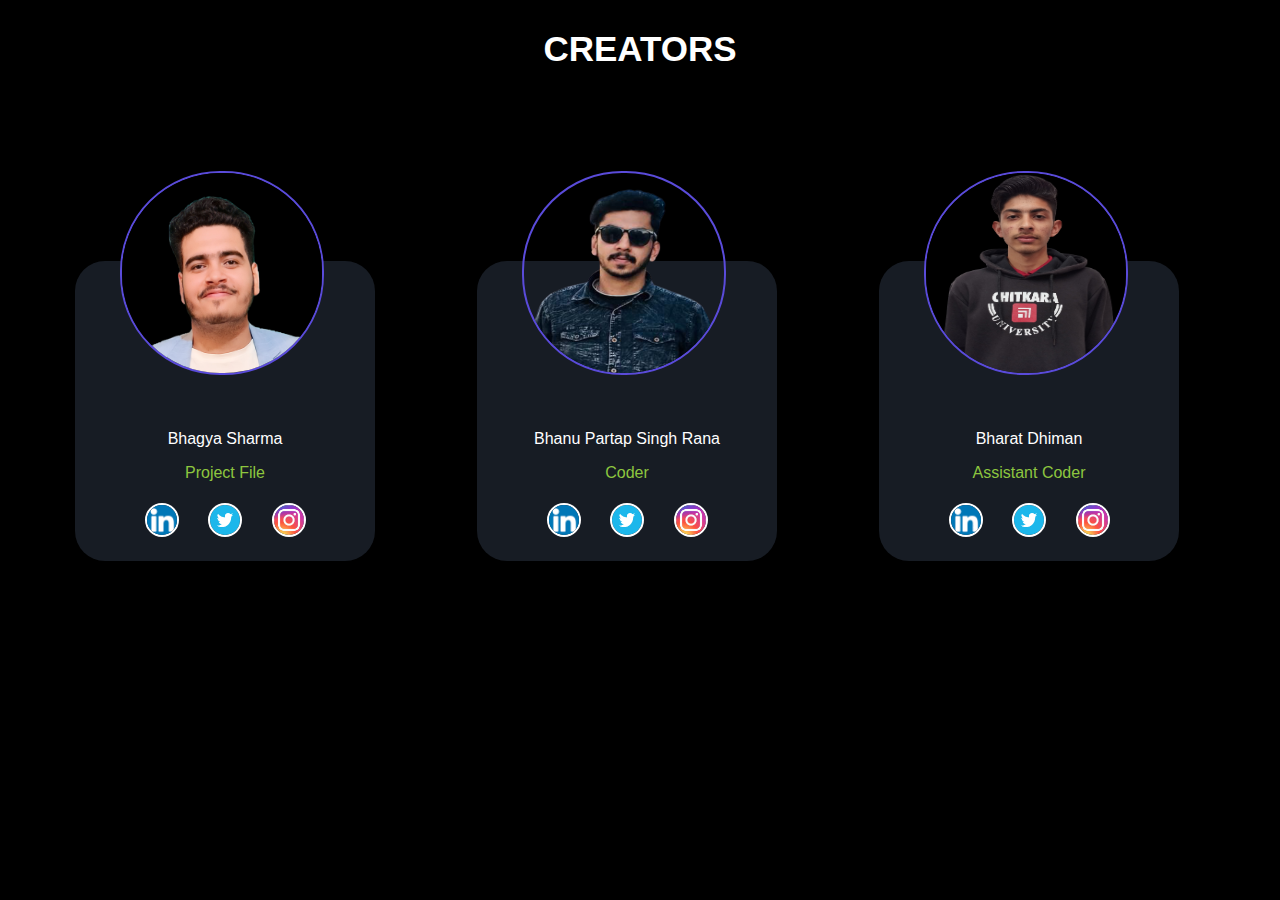
==== about.html @ 7373fb52 "project Files" ====
<!DOCTYPE html>
<html lang="en">
<head>
    <meta charset="UTF-8">
    <meta http-equiv="X-UA-Compatible" content="IE=edge">
    <meta name="viewport" content="width=device-width, initial-scale=1.0">
    <title>About</title>
    <link rel="stylesheet" href="about.css">
    <link rel="shortcut icon" href="images\apple-touch-icon.png" type="image/x-icon">
</head>
<body>
    <h2>CREATORS</h2>
   
    

    <table>
        <tr>
            <td>
                <div class="Bhagya">
                    <img src="images\bhagya.png" height="200px" width="200px" alt="Bhagya Sharma">
                    <a href=""><p>Bhagya Sharma</p></a>
                    <p id="profession">Project File</p>
                    <img class="handles" src="[data-uri]" alt="Linkedin">
                    <img class="handles" src="[data-uri]" alt="twitter">
                    <img class="handles" src="[data-uri]" alt="">
                </div> 
            </td>
            
            <td>
                <div class="bhanu">
                    <img src="images\Bhanu.png" height="200px" width="200px" alt="Bhanu Partap Singh Rana">
                    <a href=""><p>Bhanu Partap Singh Rana</p></a>
                    <p id="profession">Coder</p>
                    <a href="https://www.linkedin.com/feed/"><img class="handles" src="[data-uri]" alt="Linkedin"></a>
                    <a href="https://twitter.com/home"><img class="handles" src="[data-uri]" alt="twitter"></a>
                    <img class="handles" src="[data-uri]" alt="">
                </div>
            </td>


            <td>
                <div class="bharat">
                    <img src="images\bharat.png" height="200px" width="200px" alt="Bharat Dhiman">
                    <a href=""><p>Bharat Dhiman</p></a>
                    <p id="profession">Assistant Coder</p>
                    <img class="handles" src="[data-uri]" alt="Linkedin">
                    <img class="handles" src="[data-uri]" alt="twitter">
                    <img class="handles" src="[data-uri]" alt="">
                </div> 
            </td>

        </tr>
    </table>

    


</body>
</html>
---- about.css ----
body{
    background-color: black;
    color: white;
    font-family: sans-serif;
}

h2{
    text-align: center;
    font-size: 35px;
    margin-bottom: 100px;
}

.bhanu,.Bhagya,.bharat{
    position: relative;
    top: 70px;
    width: 300px;
    height: 300px;
    background-color: #171c24;
    margin-left: 30px;
    border-radius: 30px;
}
td{
    padding: 20px 35px;
}


img{
    border-radius: 100px;
    border: 2px solid #5A4BDA;
    position: relative;
    bottom: 30%;
    left: 15%;
}

p{
    position: relative;
    bottom: 55px;
    text-align: center;
}

a{
    text-decoration: none;
    color: white;
}

.handles{
    margin-top: 40px;
    margin-left: 25px;
    width: 30px;
    height: 30px;
    border: 2px solid white;
}

#profession{
    color: #8dc63f;
}
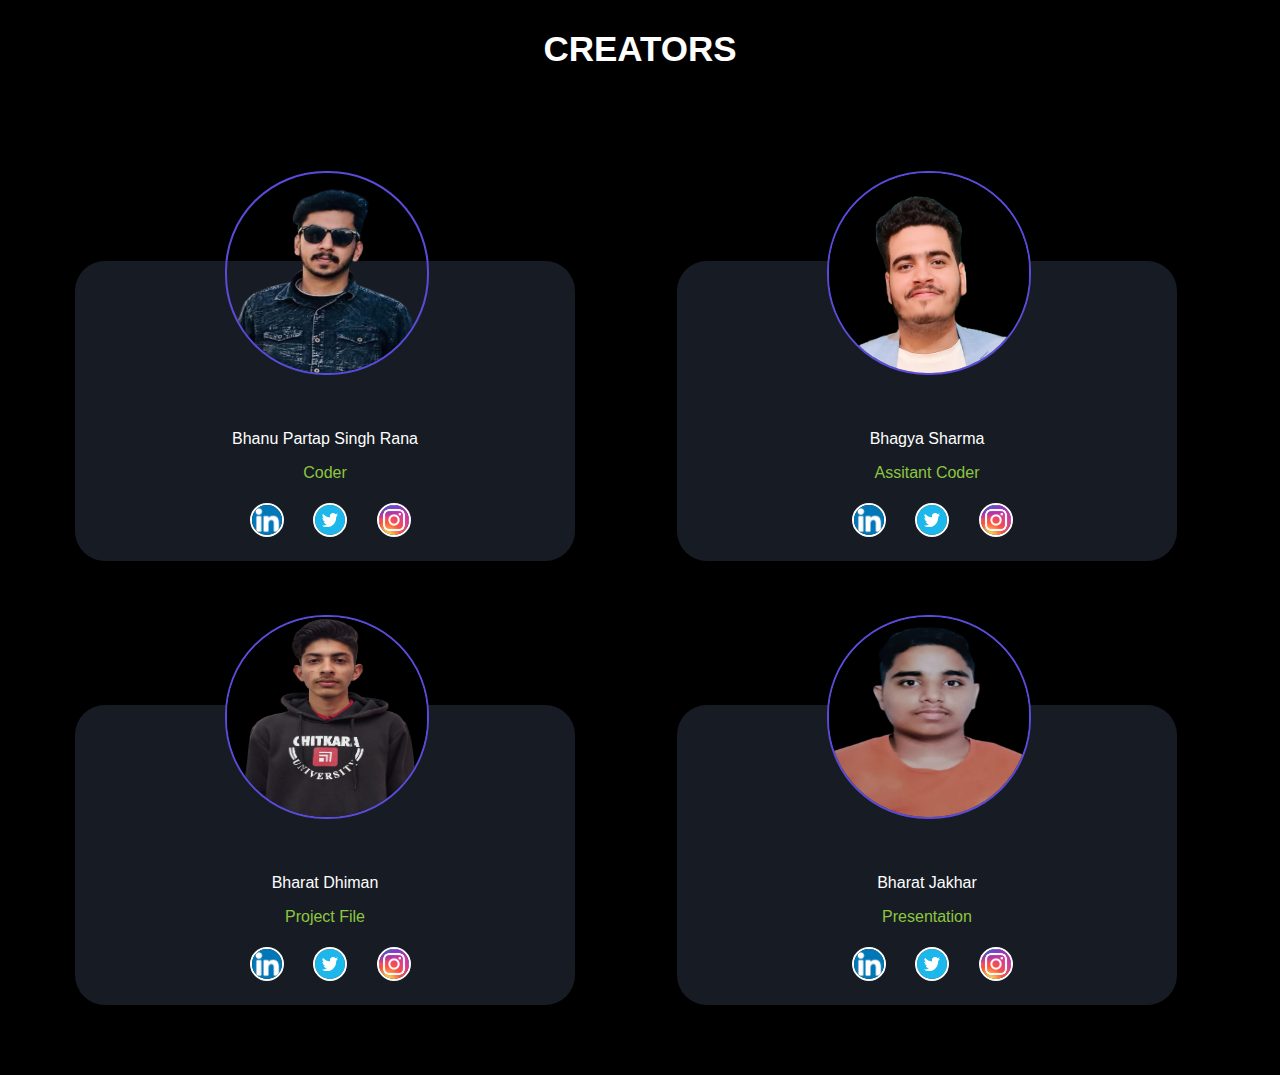
==== commit 200a4423: "Social Buttons" ====
--- a/about.html
+++ b/about.html
@@ -4,56 +4,66 @@
     <meta charset="UTF-8">
     <meta http-equiv="X-UA-Compatible" content="IE=edge">
     <meta name="viewport" content="width=device-width, initial-scale=1.0">
-    <title>About</title>
+    <title>Creators</title>
     <link rel="stylesheet" href="about.css">
     <link rel="shortcut icon" href="images\apple-touch-icon.png" type="image/x-icon">
 </head>
 <body>
     <h2>CREATORS</h2>
    
-    
-
     <table>
         <tr>
             <td>
-                <div class="Bhagya">
+                <div class="bhanu">
+                    <img src="images\Bhanu.png" height="200px" width="200px" alt="Bhanu Partap Singh Rana">
+                    <p>Bhanu Partap Singh Rana</p>
+                    <p id="profession">Coder</p>
+                    <a href="https://www.linkedin.com/feed/"><img class="handles" src="[data-uri]" alt="Linkedin"></a>
+                    <a href="https://twitter.com/home"><img class="handles" src="[data-uri]" alt="twitter"></a>
+                    <a href="https://www.instagram.com/bhanu.rana3826/"><img class="handles" src="[data-uri]" alt=""></a>
+                </div>
+            </td>
+
+            <td>
+                <div class="bhagya">
                     <img src="images\bhagya.png" height="200px" width="200px" alt="Bhagya Sharma">
-                    <a href=""><p>Bhagya Sharma</p></a>
-                    <p id="profession">Project File</p>
-                    <img class="handles" src="[data-uri]" alt="Linkedin">
-                    <img class="handles" src="[data-uri]" alt="twitter">
-                    <img class="handles" src="[data-uri]" alt="">
+                   <p>Bhagya Sharma</p>
+                    <p id="profession">Assitant Coder</p>
+                    <a href="https://www.linkedin.com/in/bhagya-sharma-31a810265"><img class="handles" src="[data-uri]" alt="Linkedin"></a>
+                    <a href="https://twitter.com/bhagyasharma_?t=-jDq-UUAlvCYIm_OCbOOvA&s=08"><img class="handles" src="[data-uri]" alt="twitter"></a>
+                    <a href="https://www.instagram.com/bhagya_sharmaa/"><img class="handles" src="[data-uri]" alt=""></a>
                 </div> 
             </td>
             
-            <td>
-                <div class="bhanu">
-                    <img src="images\Bhanu.png" height="200px" width="200px" alt="Bhanu Partap Singh Rana">
-                    <a href=""><p>Bhanu Partap Singh Rana</p></a>
-                    <p id="profession">Coder</p>
-                    <a href="https://www.linkedin.com/feed/"><img class="handles" src="[data-uri]" alt="Linkedin"></a>
-                    <a href="https://twitter.com/home"><img class="handles" src="[data-uri]" alt="twitter"></a>
-                    <img class="handles" src="[data-uri]" alt="">
-                </div>
-            </td>
+        </tr>
+    </table>
 
-
+    <table>
+       
+        <tr>
             <td>
                 <div class="bharat">
                     <img src="images\bharat.png" height="200px" width="200px" alt="Bharat Dhiman">
-                    <a href=""><p>Bharat Dhiman</p></a>
-                    <p id="profession">Assistant Coder</p>
-                    <img class="handles" src="[data-uri]" alt="Linkedin">
-                    <img class="handles" src="[data-uri]" alt="twitter">
-                    <img class="handles" src="[data-uri]" alt="">
+                    <p>Bharat Dhiman</p>
+                    <p id="profession">Project File</p>
+                    <a href="https://www.linkedin.com/in/bharat-dhiman-b8a51a25a"><img class="handles" src="[data-uri]" alt="Linkedin"></a>
+                    <a href="https://twitter.com/BharatDhiman21"><img class="handles" src="[data-uri]" alt="twitter"></a>
+                    <a href="https://www.instagram.com/_dhiman21/"><img class="handles" src="[data-uri]" alt=""></a>
                 </div> 
             </td>
 
+            <td>
+                <div class="jakhar">
+                    <img src="images\Jakhar-removebg-preview (1).png" height="200px" width="200px" alt="Bharat Dhiman">
+                    <p>Bharat Jakhar</p>
+                    <p id="profession">Presentation</p>
+                    <a href="https://www.linkedin.com/in/bharat-jakhar-a46797243"><img class="handles" src="[data-uri]" alt="Linkedin"></a>
+                    <a href=""><img class="handles" src="[data-uri]" alt="twitter"></a>
+                    <a href="https://www.instagram.com/_bharat.j_/"><img class="handles" src="[data-uri]" alt=""></a>
+                </div> 
+            </td>
         </tr>
     </table>
 
-    
-
-
 </body>
 </html> --- a/about.css
+++ b/about.css
@@ -10,26 +10,34 @@
     margin-bottom: 100px;
 }
 
-.bhanu,.Bhagya,.bharat{
+h2:hover{
+    color: #5A4BDA;
+}
+
+.bhanu,.bhagya,.bharat,.jakhar{
+    width: 500px;
+    height: 300px;
     position: relative;
     top: 70px;
-    width: 300px;
-    height: 300px;
     background-color: #171c24;
     margin-left: 30px;
     border-radius: 30px;
 }
+
+table{
+    margin-bottom: 100px;
+}
+
 td{
     padding: 20px 35px;
 }
-
 
 img{
     border-radius: 100px;
     border: 2px solid #5A4BDA;
     position: relative;
     bottom: 30%;
-    left: 15%;
+    left: 30%;
 }
 
 p{
@@ -53,4 +61,9 @@
 
 #profession{
     color: #8dc63f;
+}
+
+.bhanu:hover,.bhagya:hover,.bharat:hover,.jakhar:hover{
+    scale: 1.1;
+    transition: .7s ease-in-out;
 }